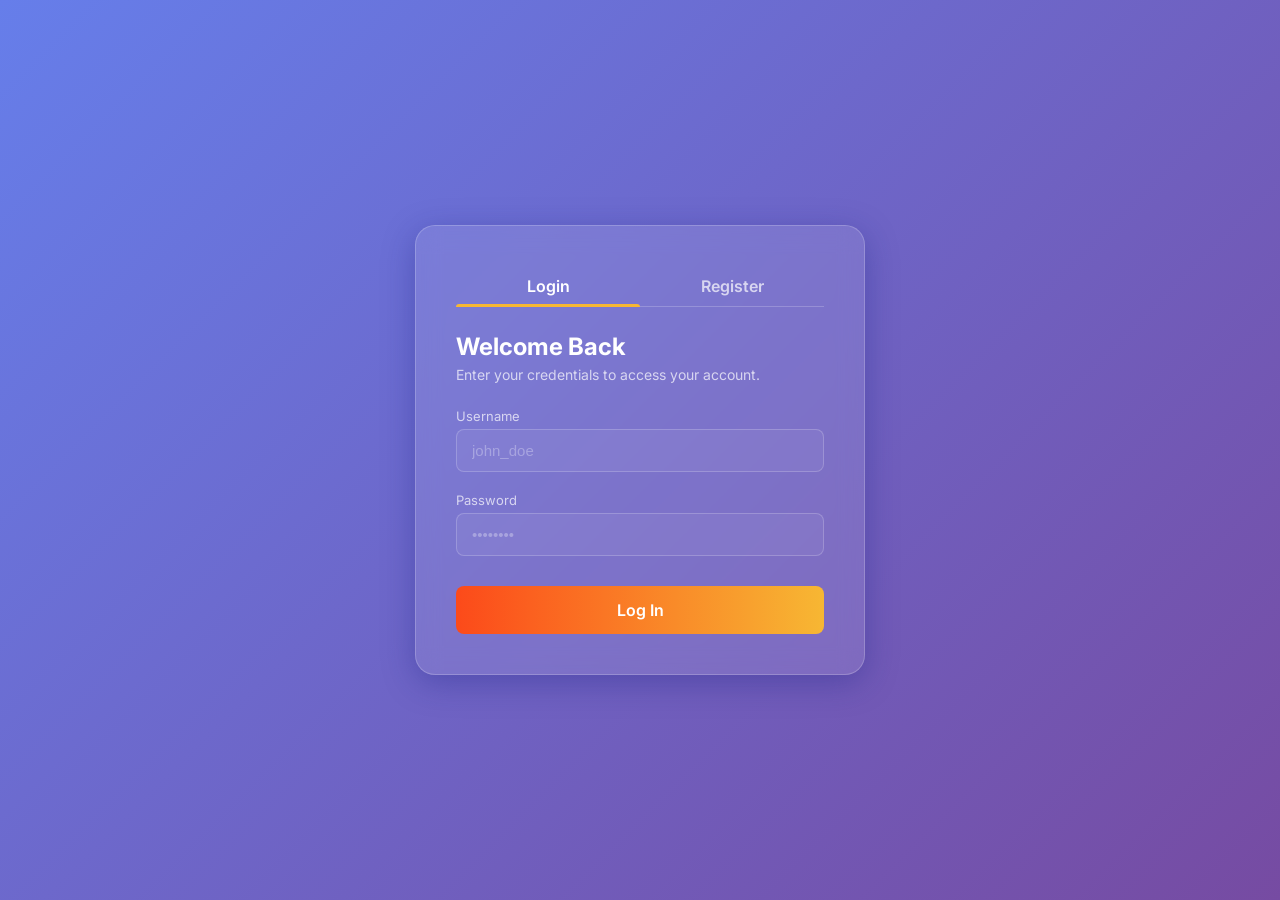
==== frontend/dashboard.html @ 12993557 "modifiled reading and CSV data storage" ====
<!DOCTYPE html>
<html lang="en">

<head>
    <meta charset="UTF-8">
    <meta name="viewport" content="width=device-width, initial-scale=1.0">
    <title>Expense Dashboard</title>
    <link href="https://fonts.googleapis.com/css2?family=Inter:wght@400;500;600;700&display=swap" rel="stylesheet">
    <link rel="stylesheet" href="style.css">
    <link rel="stylesheet" href="dashboard.css">
</head>

<body>
    <!-- Full Width Navbar -->
    <nav class="glass-nav">
        <div class="nav-content">
            <h2>Expense Automation</h2>
            <button id="logout-btn" class="secondary-btn" onclick="logout()">Log Out</button>
        </div>
    </nav>

    <!-- Main Dashboard Body -->
    <main class="dashboard-wrapper">
        <div class="glass-container dashboard-card">

            <!-- Summary Stats Header -->
            <div class="stats-header">
                <div>
                    <h3 class="greeting">Your Subscriptions</h3>
                    <p class="subtitle">Personalized recurring payment detection</p>
                </div>
                <div class="total-stat">
                    <span class="stat-label">Estimated Monthly Total</span>
                    <span class="stat-value" id="monthly-total">$0.00</span>
                </div>
            </div>

            <!-- Error/Loading Notifications -->
            <div id="subs-loading" class="notification info">Scanning your processed transactions...</div>
            <div id="subs-error" class="notification error hidden"></div>

            <!-- Detailed Data Table -->
            <div class="table-container">
                <table id="subs-table">
                    <thead>
                        <tr>
                            <th>Service Provider</th>
                            <th>Average Amount</th>
                            <th>Billing Frequency</th>
                            <th>Last Detected</th>
                            <th>Action</th>
                        </tr>
                    </thead>
                    <tbody id="subs-list">
                        <!-- Populated completely by JavaScript -->
                    </tbody>
                </table>
            </div>

            <div class="dashboard-footer">
                <a href="index.html" class="secondary-btn back-btn">&larr; Upload More Data</a>
            </div>

        </div>
    </main>

    <script src="dashboard.js"></script>
</body>

</html>
---- frontend/style.css ----
:root {
    --bg-gradient: linear-gradient(135deg, #667eea 0%, #764ba2 100%);
    --glass-bg: rgba(255, 255, 255, 0.1);
    --glass-border: rgba(255, 255, 255, 0.2);
    --glass-shadow: 0 8px 32px 0 rgba(31, 38, 135, 0.37);
    --text-primary: #ffffff;
    --text-secondary: rgba(255, 255, 255, 0.7);
    --accent-color: #f7b733;
    --btn-primary: linear-gradient(90deg, #fc4a1a 0%, #f7b733 100%);
    --error-color: #ff4b4b;
    --success-color: #00d2ff;
}

* {
    box-sizing: border-box;
    margin: 0;
    padding: 0;
}

body {
    font-family: 'Inter', sans-serif;
    background: var(--bg-gradient);
    min-height: 100vh;
    display: flex;
    justify-content: center;
    align-items: center;
    color: var(--text-primary);
}

/* Glassmorphism Containers */
.glass-container {
    background: var(--glass-bg);
    backdrop-filter: blur(12px);
    -webkit-backdrop-filter: blur(12px);
    border-radius: 20px;
    border: 1px solid var(--glass-border);
    box-shadow: var(--glass-shadow);
    padding: 40px;
    width: 100%;
    max-width: 450px;
    transition: all 0.3s ease-in-out;
}

#dashboard-container {
    max-width: 600px;
}

/* Typography */
h2 {
    font-size: 24px;
    font-weight: 700;
    margin-bottom: 5px;
}

.subtitle {
    font-size: 14px;
    color: var(--text-secondary);
    margin-bottom: 25px;
}

/* Tabs */
.tabs {
    display: flex;
    margin-bottom: 25px;
    border-bottom: 1px solid var(--glass-border);
}

.tab-btn {
    flex: 1;
    background: transparent;
    border: none;
    color: var(--text-secondary);
    padding: 10px 0;
    font-size: 16px;
    font-weight: 600;
    cursor: pointer;
    transition: 0.3s;
    position: relative;
}

.tab-btn.active {
    color: var(--text-primary);
}

.tab-btn.active::after {
    content: '';
    position: absolute;
    bottom: -1px;
    left: 0;
    width: 100%;
    height: 3px;
    background: var(--accent-color);
    border-radius: 3px 3px 0 0;
}

/* Forms */
.auth-form {
    display: flex;
    flex-direction: column;
}

.auth-form.hidden {
    display: none;
}

.hidden {
    display: none !important;
}

.input-group {
    display: flex;
    flex-direction: column;
    margin-bottom: 20px;
}

.input-group label {
    font-size: 13px;
    margin-bottom: 5px;
    color: var(--text-secondary);
}

.input-group input {
    background: rgba(255, 255, 255, 0.05);
    border: 1px solid rgba(255, 255, 255, 0.2);
    border-radius: 8px;
    padding: 12px 15px;
    color: white;
    font-size: 15px;
    outline: none;
    transition: border-color 0.3s;
}

.input-group input:focus {
    border-color: var(--accent-color);
}

.input-group input::placeholder {
    color: rgba(255, 255, 255, 0.3);
}

/* Buttons */
button {
    font-family: 'Inter', sans-serif;
}

.primary-btn {
    background: var(--btn-primary);
    border: none;
    border-radius: 8px;
    padding: 14px;
    color: white;
    font-size: 16px;
    font-weight: 600;
    cursor: pointer;
    transition: transform 0.2s, box-shadow 0.2s;
    margin-top: 10px;
}

.primary-btn:hover {
    transform: translateY(-2px);
    box-shadow: 0 8px 20px rgba(247, 183, 51, 0.4);
}

.primary-btn:active {
    transform: translateY(0);
}

.secondary-btn {
    background: transparent;
    border: 1px solid var(--text-secondary);
    border-radius: 8px;
    padding: 8px 16px;
    color: var(--text-primary);
    cursor: pointer;
    transition: 0.3s;
}

.secondary-btn:hover {
    background: rgba(255, 255, 255, 0.1);
}

/* Dashboard specific */
.dashboard-header {
    display: flex;
    justify-content: space-between;
    align-items: center;
    margin-bottom: 30px;
    border-bottom: 1px solid var(--glass-border);
    padding-bottom: 15px;
}

/* File Upload Area */
.file-drop-area {
    position: relative;
    display: flex;
    align-items: center;
    justify-content: center;
    max-width: 100%;
    padding: 40px;
    border: 2px dashed rgba(255, 255, 255, 0.4);
    border-radius: 10px;
    transition: 0.2s;
    text-align: center;
    margin: 20px 0;
    background: rgba(255, 255, 255, 0.02);
}

.file-drop-area:hover {
    background: rgba(255, 255, 255, 0.05);
    border-color: var(--text-primary);
}

.file-input {
    position: absolute;
    left: 0;
    top: 0;
    height: 100%;
    width: 100%;
    cursor: pointer;
    opacity: 0;
}

.file-msg {
    font-size: 15px;
    font-weight: 500;
}

.status-msg {
    margin-top: 15px;
    font-size: 14px;
    text-align: center;
}

.status-success {
    color: var(--success-color);
}

.status-error {
    color: var(--error-color);
}

/* Notification pop in */
.notification {
    padding: 12px;
    border-radius: 8px;
    margin-bottom: 20px;
    font-size: 14px;
    text-align: center;
}

.notification.error {
    background: rgba(255, 75, 75, 0.2);
    border: 1px solid var(--error-color);
}

.notification.success {
    background: rgba(0, 210, 255, 0.2);
    border: 1px solid var(--success-color);
}
---- frontend/dashboard.css ----
/* Extra styling specifically for the wider Dashboard page */

.glass-nav {
    width: 100%;
    position: fixed;
    top: 0;
    left: 0;
    padding: 15px 40px;
    background: rgba(255, 255, 255, 0.05);
    backdrop-filter: blur(10px);
    -webkit-backdrop-filter: blur(10px);
    border-bottom: 1px solid var(--glass-border);
    z-index: 1000;
}

.nav-content {
    max-width: 1200px;
    margin: 0 auto;
    display: flex;
    justify-content: space-between;
    align-items: center;
}

.dashboard-wrapper {
    width: 100%;
    max-width: 900px;
    margin-top: 100px;
    /* offset for navbar */
    padding: 20px;
}

.dashboard-card {
    max-width: 100% !important;
    /* override the 450px login limit */
    padding: 50px;
}

.stats-header {
    display: flex;
    justify-content: space-between;
    align-items: center;
    border-bottom: 1px solid var(--glass-border);
    padding-bottom: 25px;
    margin-bottom: 30px;
}

.total-stat {
    text-align: right;
    background: rgba(255, 255, 255, 0.05);
    padding: 15px 25px;
    border-radius: 12px;
    border: 1px solid var(--glass-border);
}

.stat-label {
    display: block;
    font-size: 12px;
    text-transform: uppercase;
    letter-spacing: 1px;
    color: var(--text-secondary);
    margin-bottom: 5px;
}

.stat-value {
    font-size: 32px;
    font-weight: 700;
    color: var(--success-color);
    text-shadow: 0 0 10px rgba(0, 210, 255, 0.3);
}

/* Dashboard Table styling */
.table-container {
    background: rgba(0, 0, 0, 0.15);
    border-radius: 12px;
    overflow: hidden;
    margin-bottom: 30px;
}

#subs-table {
    width: 100%;
    border-collapse: collapse;
}

#subs-table th,
#subs-table td {
    padding: 18px 25px;
    text-align: left;
    border-bottom: 1px solid rgba(255, 255, 255, 0.05);
}

#subs-table th {
    background: rgba(255, 255, 255, 0.03);
    color: var(--accent-color);
    font-size: 13px;
    text-transform: uppercase;
    letter-spacing: 1px;
    font-weight: 600;
}

#subs-table tr:hover {
    background: rgba(255, 255, 255, 0.03);
    transition: 0.2s;
}

#subs-table tr:last-child td {
    border-bottom: none;
}

.dashboard-footer {
    display: flex;
    justify-content: flex-start;
}

.back-btn {
    text-decoration: none;
    font-size: 14px;
}
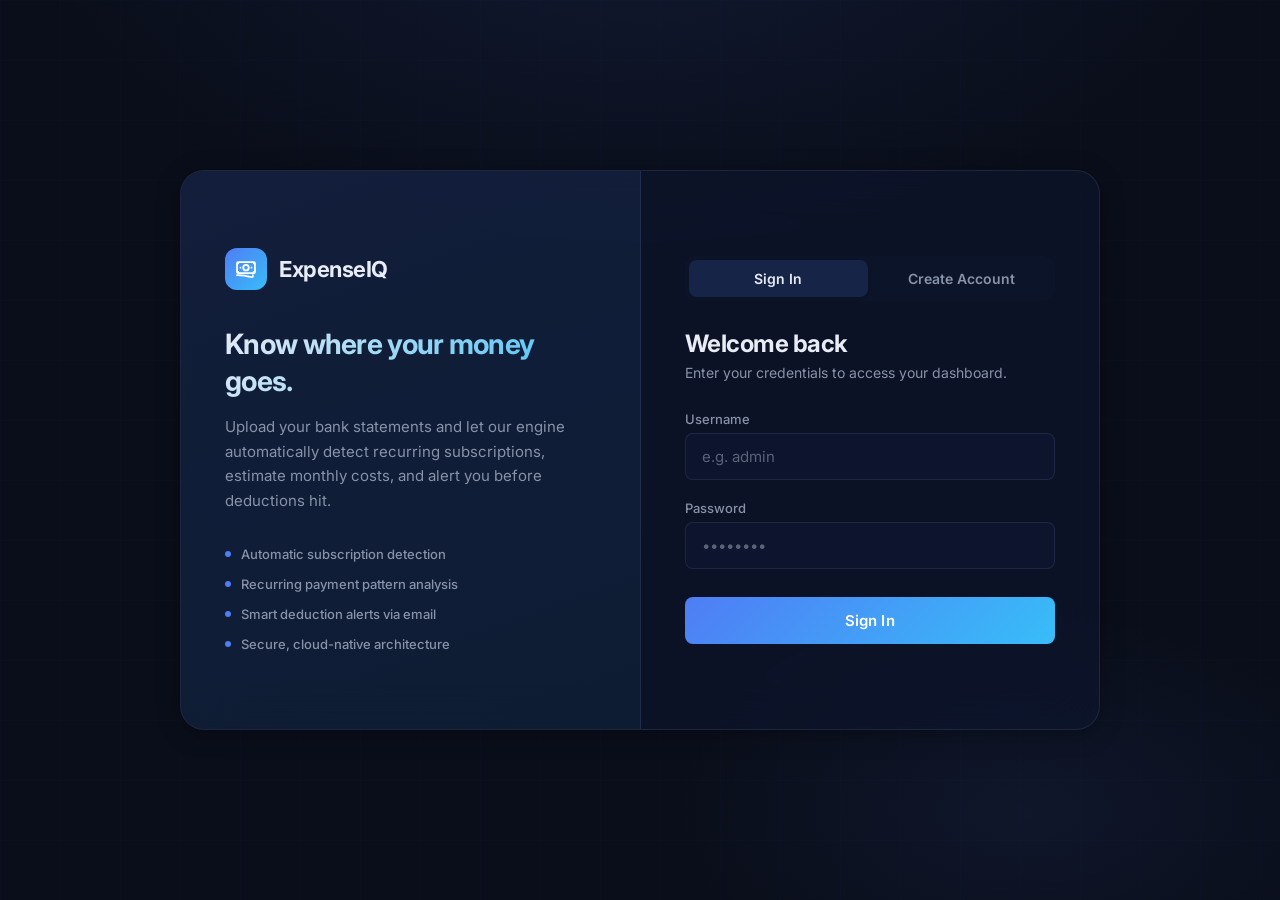
==== commit 0ccb3afa: "fixed ui" ====
--- a/frontend/dashboard.html
+++ b/frontend/dashboard.html
@@ -4,64 +4,174 @@
 <head>
     <meta charset="UTF-8">
     <meta name="viewport" content="width=device-width, initial-scale=1.0">
-    <title>Expense Dashboard</title>
-    <link href="https://fonts.googleapis.com/css2?family=Inter:wght@400;500;600;700&display=swap" rel="stylesheet">
-    <link rel="stylesheet" href="style.css">
+    <title>Dashboard — ExpenseIQ</title>
+    <meta name="description" content="View your detected recurring subscriptions and estimated monthly spending.">
+    <link href="https://fonts.googleapis.com/css2?family=Inter:wght@300;400;500;600;700;800&display=swap" rel="stylesheet">
     <link rel="stylesheet" href="dashboard.css">
 </head>
 
 <body>
-    <!-- Full Width Navbar -->
-    <nav class="glass-nav">
-        <div class="nav-content">
-            <h2>Expense Automation</h2>
-            <button id="logout-btn" class="secondary-btn" onclick="logout()">Log Out</button>
+
+    <!-- ═══════════════════════════════════════════════════
+         SIDEBAR NAVIGATION
+         Left-anchored vertical nav with brand + links
+    ═══════════════════════════════════════════════════ -->
+    <aside class="sidebar">
+        <!-- Brand Mark -->
+        <div class="sidebar-brand">
+            <div class="brand-mark">
+                <svg viewBox="0 0 24 24" fill="none" stroke="currentColor" stroke-width="1.8">
+                    <path stroke-linecap="round" stroke-linejoin="round"
+                        d="M2.25 18.75a60.07 60.07 0 0 1 15.797 2.101c.727.198 1.453-.342 1.453-1.096V18.75M3.75 4.5v.75A.75.75 0 0 1 3 6h-.75m0 0v-.375c0-.621.504-1.125 1.125-1.125H20.25M2.25 6v9m18-10.5v.75c0 .414.336.75.75.75h.75m-1.5-1.5h.375c.621 0 1.125.504 1.125 1.125v9.75c0 .621-.504 1.125-1.125 1.125h-.375m1.5-1.5H21a.75.75 0 0 0-.75.75v.75m0 0H3.75m0 0h-.375a1.125 1.125 0 0 1-1.125-1.125V15m1.5 1.5v-.75A.75.75 0 0 0 3 15h-.75M15 10.5a3 3 0 1 1-6 0 3 3 0 0 1 6 0Zm3 0h.008v.008H18V10.5Zm-12 0h.008v.008H6V10.5Z" />
+                </svg>
+            </div>
+            <span class="brand-text">ExpenseIQ</span>
         </div>
-    </nav>
 
-    <!-- Main Dashboard Body -->
-    <main class="dashboard-wrapper">
-        <div class="glass-container dashboard-card">
+        <!-- Navigation Links -->
+        <nav class="sidebar-nav">
+            <a href="#" class="nav-item active" id="nav-dashboard">
+                <svg viewBox="0 0 24 24" fill="none" stroke="currentColor" stroke-width="1.8">
+                    <path stroke-linecap="round" stroke-linejoin="round" d="M3.75 6A2.25 2.25 0 0 1 6 3.75h2.25A2.25 2.25 0 0 1 10.5 6v2.25a2.25 2.25 0 0 1-2.25 2.25H6a2.25 2.25 0 0 1-2.25-2.25V6ZM3.75 15.75A2.25 2.25 0 0 1 6 13.5h2.25a2.25 2.25 0 0 1 2.25 2.25V18a2.25 2.25 0 0 1-2.25 2.25H6A2.25 2.25 0 0 1 3.75 18v-2.25ZM13.5 6a2.25 2.25 0 0 1 2.25-2.25H18A2.25 2.25 0 0 1 20.25 6v2.25A2.25 2.25 0 0 1 18 10.5h-2.25a2.25 2.25 0 0 1-2.25-2.25V6ZM13.5 15.75a2.25 2.25 0 0 1 2.25-2.25H18a2.25 2.25 0 0 1 2.25 2.25V18A2.25 2.25 0 0 1 18 20.25h-2.25a2.25 2.25 0 0 1-2.25-2.25v-2.25Z"/>
+                </svg>
+                <span>Dashboard</span>
+            </a>
+            <a href="index.html" class="nav-item" id="nav-upload">
+                <svg viewBox="0 0 24 24" fill="none" stroke="currentColor" stroke-width="1.8">
+                    <path stroke-linecap="round" stroke-linejoin="round" d="M3 16.5v2.25A2.25 2.25 0 0 0 5.25 21h13.5A2.25 2.25 0 0 0 21 18.75V16.5m-13.5-9L12 3m0 0 4.5 4.5M12 3v13.5"/>
+                </svg>
+                <span>Upload CSV</span>
+            </a>
+            <a href="#" class="nav-item" id="nav-settings">
+                <svg viewBox="0 0 24 24" fill="none" stroke="currentColor" stroke-width="1.8">
+                    <path stroke-linecap="round" stroke-linejoin="round" d="M9.594 3.94c.09-.542.56-.94 1.11-.94h2.593c.55 0 1.02.398 1.11.94l.213 1.281c.063.374.313.686.645.87.074.04.147.083.22.127.325.196.72.257 1.075.124l1.217-.456a1.125 1.125 0 0 1 1.37.49l1.296 2.247a1.125 1.125 0 0 1-.26 1.431l-1.003.827c-.293.241-.438.613-.43.992a7.723 7.723 0 0 1 0 .255c-.008.378.137.75.43.991l1.004.827c.424.35.534.955.26 1.43l-1.298 2.247a1.125 1.125 0 0 1-1.369.491l-1.217-.456c-.355-.133-.75-.072-1.076.124a6.47 6.47 0 0 1-.22.128c-.331.183-.581.495-.644.869l-.213 1.281c-.09.543-.56.94-1.11.94h-2.594c-.55 0-1.019-.398-1.11-.94l-.213-1.281c-.062-.374-.312-.686-.644-.87a6.52 6.52 0 0 1-.22-.127c-.325-.196-.72-.257-1.076-.124l-1.217.456a1.125 1.125 0 0 1-1.369-.49l-1.297-2.247a1.125 1.125 0 0 1 .26-1.431l1.004-.827c.292-.24.437-.613.43-.991a6.932 6.932 0 0 1 0-.255c.007-.38-.138-.751-.43-.992l-1.004-.827a1.125 1.125 0 0 1-.26-1.43l1.297-2.247a1.125 1.125 0 0 1 1.37-.491l1.216.456c.356.133.751.072 1.076-.124.072-.044.146-.086.22-.128.332-.183.582-.495.644-.869l.214-1.28Z"/>
+                    <path stroke-linecap="round" stroke-linejoin="round" d="M15 12a3 3 0 1 1-6 0 3 3 0 0 1 6 0Z"/>
+                </svg>
+                <span>Settings</span>
+            </a>
+        </nav>
 
-            <!-- Summary Stats Header -->
-            <div class="stats-header">
-                <div>
-                    <h3 class="greeting">Your Subscriptions</h3>
-                    <p class="subtitle">Personalized recurring payment detection</p>
+        <!-- Sidebar Footer -->
+        <div class="sidebar-footer">
+            <button class="logout-btn" onclick="logout()" id="logout-btn">
+                <svg viewBox="0 0 24 24" fill="none" stroke="currentColor" stroke-width="1.8">
+                    <path stroke-linecap="round" stroke-linejoin="round" d="M15.75 9V5.25A2.25 2.25 0 0 0 13.5 3h-6a2.25 2.25 0 0 0-2.25 2.25v13.5A2.25 2.25 0 0 0 7.5 21h6a2.25 2.25 0 0 0 2.25-2.25V15m3 0 3-3m0 0-3-3m3 3H9"/>
+                </svg>
+                <span>Log Out</span>
+            </button>
+        </div>
+    </aside>
+
+
+    <!-- ═══════════════════════════════════════════════════
+         MAIN CONTENT AREA
+         Everything to the right of the sidebar
+    ═══════════════════════════════════════════════════ -->
+    <main class="main-content">
+
+        <!-- Page Header -->
+        <header class="page-header">
+            <div>
+                <h1 class="page-title">Subscription Dashboard</h1>
+                <p class="page-subtitle">Track and manage your recurring payments</p>
+            </div>
+            <div class="header-actions">
+                <span class="live-indicator">
+                    <span class="live-dot"></span>
+                    Connected
+                </span>
+            </div>
+        </header>
+
+        <!-- ── Stat Cards ────────────────────────────── -->
+        <section class="stats-grid">
+            <!-- Card 1: Monthly Spend -->
+            <div class="stat-card card-spend">
+                <div class="stat-icon">
+                    <svg viewBox="0 0 24 24" fill="none" stroke="currentColor" stroke-width="1.8">
+                        <path stroke-linecap="round" stroke-linejoin="round" d="M12 6v12m-3-2.818.879.659c1.171.879 3.07.879 4.242 0 1.172-.879 1.172-2.303 0-3.182C13.536 12.219 12.768 12 12 12c-.725 0-1.45-.22-2.003-.659-1.106-.879-1.106-2.303 0-3.182s2.9-.879 4.006 0l.415.33M21 12a9 9 0 1 1-18 0 9 9 0 0 1 18 0Z"/>
+                    </svg>
                 </div>
-                <div class="total-stat">
-                    <span class="stat-label">Estimated Monthly Total</span>
-                    <span class="stat-value" id="monthly-total">$0.00</span>
+                <div class="stat-info">
+                    <span class="stat-label">Monthly Spend</span>
+                    <span class="stat-value" id="monthly-total">₹0.00</span>
                 </div>
             </div>
 
-            <!-- Error/Loading Notifications -->
-            <div id="subs-loading" class="notification info">Scanning your processed transactions...</div>
-            <div id="subs-error" class="notification error hidden"></div>
+            <!-- Card 2: Active Subscriptions -->
+            <div class="stat-card card-active">
+                <div class="stat-icon">
+                    <svg viewBox="0 0 24 24" fill="none" stroke="currentColor" stroke-width="1.8">
+                        <path stroke-linecap="round" stroke-linejoin="round" d="M19.5 12c0-1.232-.046-2.453-.138-3.662a4.006 4.006 0 0 0-3.7-3.7 48.678 48.678 0 0 0-7.324 0 4.006 4.006 0 0 0-3.7 3.7c-.017.22-.032.441-.046.662M19.5 12l3-3m-3 3-3-3m-12 3c0 1.232.046 2.453.138 3.662a4.006 4.006 0 0 0 3.7 3.7 48.656 48.656 0 0 0 7.324 0 4.006 4.006 0 0 0 3.7-3.7c.017-.22.032-.441.046-.662M4.5 12l3 3m-3-3-3 3"/>
+                    </svg>
+                </div>
+                <div class="stat-info">
+                    <span class="stat-label">Active Subscriptions</span>
+                    <span class="stat-value" id="sub-count">0</span>
+                </div>
+            </div>
 
-            <!-- Detailed Data Table -->
-            <div class="table-container">
+            <!-- Card 3: Average Per Sub -->
+            <div class="stat-card card-avg">
+                <div class="stat-icon">
+                    <svg viewBox="0 0 24 24" fill="none" stroke="currentColor" stroke-width="1.8">
+                        <path stroke-linecap="round" stroke-linejoin="round" d="M3 13.125C3 12.504 3.504 12 4.125 12h2.25c.621 0 1.125.504 1.125 1.125v6.75C7.5 20.496 6.996 21 6.375 21h-2.25A1.125 1.125 0 0 1 3 19.875v-6.75ZM9.75 8.625c0-.621.504-1.125 1.125-1.125h2.25c.621 0 1.125.504 1.125 1.125v11.25c0 .621-.504 1.125-1.125 1.125h-2.25a1.125 1.125 0 0 1-1.125-1.125V8.625ZM16.5 4.125c0-.621.504-1.125 1.125-1.125h2.25C20.496 3 21 3.504 21 4.125v15.75c0 .621-.504 1.125-1.125 1.125h-2.25a1.125 1.125 0 0 1-1.125-1.125V4.125Z"/>
+                    </svg>
+                </div>
+                <div class="stat-info">
+                    <span class="stat-label">Avg. Per Subscription</span>
+                    <span class="stat-value" id="avg-amount">₹0.00</span>
+                </div>
+            </div>
+
+            <!-- Card 4: Yearly Projection -->
+            <div class="stat-card card-yearly">
+                <div class="stat-icon">
+                    <svg viewBox="0 0 24 24" fill="none" stroke="currentColor" stroke-width="1.8">
+                        <path stroke-linecap="round" stroke-linejoin="round" d="M6.75 3v2.25M17.25 3v2.25M3 18.75V7.5a2.25 2.25 0 0 1 2.25-2.25h13.5A2.25 2.25 0 0 1 21 7.5v11.25m-18 0A2.25 2.25 0 0 0 5.25 21h13.5A2.25 2.25 0 0 0 21 18.75m-18 0v-7.5A2.25 2.25 0 0 1 5.25 9h13.5A2.25 2.25 0 0 1 21 11.25v7.5"/>
+                    </svg>
+                </div>
+                <div class="stat-info">
+                    <span class="stat-label">Yearly Projection</span>
+                    <span class="stat-value" id="yearly-total">₹0.00</span>
+                </div>
+            </div>
+        </section>
+
+        <!-- ── Subscription Table ────────────────────── -->
+        <section class="table-panel">
+            <div class="panel-header">
+                <h2 class="panel-title">Detected Subscriptions</h2>
+                <p class="panel-desc">Recurring payments identified from your transaction history</p>
+            </div>
+
+            <!-- Loading / Error States -->
+            <div id="subs-loading" class="state-msg loading">
+                <div class="loader"></div>
+                <span>Analyzing your transactions...</span>
+            </div>
+            <div id="subs-error" class="state-msg error hidden"></div>
+
+            <!-- Data Table -->
+            <div class="table-scroll">
                 <table id="subs-table">
                     <thead>
                         <tr>
-                            <th>Service Provider</th>
-                            <th>Average Amount</th>
-                            <th>Billing Frequency</th>
-                            <th>Last Detected</th>
-                            <th>Action</th>
+                            <th>Service</th>
+                            <th>Amount</th>
+                            <th>Cycle</th>
+                            <th>Last Payment</th>
+                            <th>Confidence</th>
+                            <th></th>
                         </tr>
                     </thead>
                     <tbody id="subs-list">
-                        <!-- Populated completely by JavaScript -->
+                        <!-- Populated by dashboard.js -->
                     </tbody>
                 </table>
             </div>
+        </section>
 
-            <div class="dashboard-footer">
-                <a href="index.html" class="secondary-btn back-btn">&larr; Upload More Data</a>
-            </div>
-
-        </div>
     </main>
 
     <script src="dashboard.js"></script>
--- a/frontend/dashboard.css
+++ b/frontend/dashboard.css
@@ -1,79 +1,402 @@
-/* Extra styling specifically for the wider Dashboard page */
-
-.glass-nav {
-    width: 100%;
+/* ============================================================
+   DASHBOARD — Standalone Design System
+   Theme: 80% Black + 20% Electric Blue. Premium & Clean.
+   ============================================================ */
+
+@import url('https://fonts.googleapis.com/css2?family=Inter:wght@300;400;500;600;700;800&display=swap');
+
+/* ── Design Tokens ───────────────────────────────────── */
+:root {
+    /* Black Tones (80% of the palette) */
+    --black-pure:    #000000;
+    --black-deep:    #050507;
+    --black-base:    #09090b;
+    --black-raised:  #0f0f13;
+    --black-surface: #141419;
+    --black-card:    #18181f;
+    --black-hover:   #1e1e27;
+    --black-border:  #25252f;
+
+    /* Blue Accents (20% of the palette) */
+    --blue-primary:  #2563eb;
+    --blue-bright:   #3b82f6;
+    --blue-light:    #60a5fa;
+    --blue-muted:    #1d4ed8;
+    --blue-glow:     rgba(37, 99, 235, 0.15);
+    --blue-glow-strong: rgba(59, 130, 246, 0.25);
+
+    /* Text */
+    --text-white:    #f0f0f5;
+    --text-gray:     #9ca3af;
+    --text-dim:      #6b7280;
+    --text-faint:    #3f3f50;
+
+    /* Semantic */
+    --green:         #22c55e;
+    --red:           #ef4444;
+    --amber:         #f59e0b;
+
+    /* Layout */
+    --sidebar-w:     240px;
+    --radius:        10px;
+    --radius-lg:     14px;
+}
+
+/* ── Reset ───────────────────────────────────────────── */
+*, *::before, *::after {
+    box-sizing: border-box;
+    margin: 0;
+    padding: 0;
+}
+
+html {
+    font-size: 16px;
+    -webkit-font-smoothing: antialiased;
+    -moz-osx-font-smoothing: grayscale;
+}
+
+body {
+    font-family: 'Inter', -apple-system, BlinkMacSystemFont, sans-serif;
+    background: var(--black-deep);
+    color: var(--text-white);
+    display: flex;
+    min-height: 100vh;
+    overflow-x: hidden;
+}
+
+/* ════════════════════════════════════════════════════════
+   SIDEBAR
+   ════════════════════════════════════════════════════════ */
+.sidebar {
     position: fixed;
     top: 0;
     left: 0;
-    padding: 15px 40px;
-    background: rgba(255, 255, 255, 0.05);
-    backdrop-filter: blur(10px);
-    -webkit-backdrop-filter: blur(10px);
-    border-bottom: 1px solid var(--glass-border);
-    z-index: 1000;
-}
-
-.nav-content {
-    max-width: 1200px;
-    margin: 0 auto;
+    width: var(--sidebar-w);
+    height: 100vh;
+    background: var(--black-base);
+    border-right: 1px solid var(--black-border);
+    display: flex;
+    flex-direction: column;
+    padding: 28px 16px;
+    z-index: 50;
+}
+
+/* Brand */
+.sidebar-brand {
+    display: flex;
+    align-items: center;
+    gap: 11px;
+    padding: 0 8px;
+    margin-bottom: 36px;
+}
+
+.brand-mark {
+    width: 36px;
+    height: 36px;
+    background: var(--blue-primary);
+    border-radius: 9px;
+    display: flex;
+    align-items: center;
+    justify-content: center;
+    flex-shrink: 0;
+    box-shadow: 0 0 16px var(--blue-glow);
+}
+
+.brand-mark svg {
+    width: 19px;
+    height: 19px;
+    color: #fff;
+}
+
+.brand-text {
+    font-size: 1.15rem;
+    font-weight: 700;
+    letter-spacing: -0.03em;
+    color: var(--text-white);
+}
+
+/* Navigation Links */
+.sidebar-nav {
+    display: flex;
+    flex-direction: column;
+    gap: 4px;
+    flex: 1;
+}
+
+.nav-item {
+    display: flex;
+    align-items: center;
+    gap: 12px;
+    padding: 10px 12px;
+    border-radius: 8px;
+    font-size: 0.8125rem;
+    font-weight: 500;
+    color: var(--text-dim);
+    text-decoration: none;
+    transition: color 0.15s ease, background 0.15s ease;
+}
+
+.nav-item svg {
+    width: 18px;
+    height: 18px;
+    flex-shrink: 0;
+}
+
+.nav-item:hover {
+    color: var(--text-gray);
+    background: var(--black-hover);
+}
+
+.nav-item.active {
+    color: var(--blue-light);
+    background: var(--blue-glow);
+}
+
+/* Sidebar Footer */
+.sidebar-footer {
+    margin-top: auto;
+    padding-top: 16px;
+    border-top: 1px solid var(--black-border);
+}
+
+.logout-btn {
+    display: flex;
+    align-items: center;
+    gap: 12px;
+    width: 100%;
+    padding: 10px 12px;
+    background: transparent;
+    border: none;
+    border-radius: 8px;
+    font-family: 'Inter', sans-serif;
+    font-size: 0.8125rem;
+    font-weight: 500;
+    color: var(--text-dim);
+    cursor: pointer;
+    transition: color 0.15s ease, background 0.15s ease;
+}
+
+.logout-btn svg {
+    width: 18px;
+    height: 18px;
+}
+
+.logout-btn:hover {
+    color: var(--red);
+    background: rgba(239, 68, 68, 0.06);
+}
+
+/* ════════════════════════════════════════════════════════
+   MAIN CONTENT
+   ════════════════════════════════════════════════════════ */
+.main-content {
+    margin-left: var(--sidebar-w);
+    flex: 1;
+    padding: 36px 40px 48px;
+    min-height: 100vh;
+}
+
+/* ── Page Header ─────────────────────────────────────── */
+.page-header {
     display: flex;
     justify-content: space-between;
-    align-items: center;
-}
-
-.dashboard-wrapper {
-    width: 100%;
-    max-width: 900px;
-    margin-top: 100px;
-    /* offset for navbar */
-    padding: 20px;
-}
-
-.dashboard-card {
-    max-width: 100% !important;
-    /* override the 450px login limit */
-    padding: 50px;
-}
-
-.stats-header {
-    display: flex;
-    justify-content: space-between;
-    align-items: center;
-    border-bottom: 1px solid var(--glass-border);
-    padding-bottom: 25px;
-    margin-bottom: 30px;
-}
-
-.total-stat {
-    text-align: right;
-    background: rgba(255, 255, 255, 0.05);
-    padding: 15px 25px;
-    border-radius: 12px;
-    border: 1px solid var(--glass-border);
+    align-items: flex-start;
+    margin-bottom: 32px;
+}
+
+.page-title {
+    font-size: 1.625rem;
+    font-weight: 700;
+    letter-spacing: -0.03em;
+    color: var(--text-white);
+}
+
+.page-subtitle {
+    font-size: 0.8125rem;
+    color: var(--text-dim);
+    margin-top: 4px;
+}
+
+.header-actions {
+    display: flex;
+    align-items: center;
+    gap: 12px;
+}
+
+.live-indicator {
+    display: flex;
+    align-items: center;
+    gap: 7px;
+    padding: 6px 14px;
+    background: rgba(34, 197, 94, 0.06);
+    border: 1px solid rgba(34, 197, 94, 0.15);
+    border-radius: 100px;
+    font-size: 0.75rem;
+    font-weight: 500;
+    color: var(--green);
+}
+
+.live-dot {
+    width: 7px;
+    height: 7px;
+    border-radius: 50%;
+    background: var(--green);
+    animation: pulse-dot 2s ease-in-out infinite;
+}
+
+@keyframes pulse-dot {
+    0%, 100% { opacity: 1; }
+    50% { opacity: 0.4; }
+}
+
+/* ── Stat Cards Grid ─────────────────────────────────── */
+.stats-grid {
+    display: grid;
+    grid-template-columns: repeat(4, 1fr);
+    gap: 16px;
+    margin-bottom: 28px;
+}
+
+.stat-card {
+    background: var(--black-card);
+    border: 1px solid var(--black-border);
+    border-radius: var(--radius-lg);
+    padding: 22px 24px;
+    display: flex;
+    align-items: center;
+    gap: 16px;
+    transition: border-color 0.2s ease;
+}
+
+.stat-card:hover {
+    border-color: rgba(37, 99, 235, 0.2);
+}
+
+.stat-icon {
+    width: 44px;
+    height: 44px;
+    border-radius: var(--radius);
+    display: flex;
+    align-items: center;
+    justify-content: center;
+    flex-shrink: 0;
+}
+
+.stat-icon svg {
+    width: 22px;
+    height: 22px;
+}
+
+/* Individual card icon colors */
+.card-spend .stat-icon {
+    background: var(--blue-glow);
+    color: var(--blue-bright);
+}
+
+.card-active .stat-icon {
+    background: rgba(34, 197, 94, 0.08);
+    color: var(--green);
+}
+
+.card-avg .stat-icon {
+    background: rgba(245, 158, 11, 0.08);
+    color: var(--amber);
+}
+
+.card-yearly .stat-icon {
+    background: rgba(96, 165, 250, 0.08);
+    color: var(--blue-light);
+}
+
+.stat-info {
+    display: flex;
+    flex-direction: column;
+    gap: 2px;
 }
 
 .stat-label {
-    display: block;
-    font-size: 12px;
+    font-size: 0.6875rem;
+    font-weight: 500;
     text-transform: uppercase;
-    letter-spacing: 1px;
-    color: var(--text-secondary);
-    margin-bottom: 5px;
+    letter-spacing: 0.06em;
+    color: var(--text-dim);
 }
 
 .stat-value {
-    font-size: 32px;
+    font-size: 1.375rem;
     font-weight: 700;
-    color: var(--success-color);
-    text-shadow: 0 0 10px rgba(0, 210, 255, 0.3);
-}
-
-/* Dashboard Table styling */
-.table-container {
-    background: rgba(0, 0, 0, 0.15);
-    border-radius: 12px;
+    letter-spacing: -0.02em;
+    color: var(--text-white);
+    font-variant-numeric: tabular-nums;
+}
+
+/* ── Table Panel ─────────────────────────────────────── */
+.table-panel {
+    background: var(--black-card);
+    border: 1px solid var(--black-border);
+    border-radius: var(--radius-lg);
     overflow: hidden;
-    margin-bottom: 30px;
+}
+
+.panel-header {
+    padding: 24px 28px 18px;
+    border-bottom: 1px solid var(--black-border);
+}
+
+.panel-title {
+    font-size: 1rem;
+    font-weight: 700;
+    letter-spacing: -0.01em;
+    color: var(--text-white);
+    margin-bottom: 2px;
+}
+
+.panel-desc {
+    font-size: 0.75rem;
+    color: var(--text-dim);
+}
+
+/* State Messages (Loading / Error) */
+.state-msg {
+    display: flex;
+    align-items: center;
+    justify-content: center;
+    gap: 10px;
+    padding: 18px 28px;
+    font-size: 0.8125rem;
+    font-weight: 500;
+}
+
+.state-msg.loading {
+    color: var(--blue-light);
+}
+
+.state-msg.error {
+    color: var(--red);
+    background: rgba(239, 68, 68, 0.04);
+}
+
+.hidden {
+    display: none !important;
+}
+
+/* Simple Loader Spinner */
+.loader {
+    width: 16px;
+    height: 16px;
+    border: 2px solid var(--black-border);
+    border-top-color: var(--blue-bright);
+    border-radius: 50%;
+    animation: spin 0.7s linear infinite;
+}
+
+@keyframes spin {
+    to { transform: rotate(360deg); }
+}
+
+/* ── Data Table ──────────────────────────────────────── */
+.table-scroll {
+    overflow-x: auto;
 }
 
 #subs-table {
@@ -81,37 +404,168 @@
     border-collapse: collapse;
 }
 
-#subs-table th,
-#subs-table td {
-    padding: 18px 25px;
+#subs-table thead th {
+    padding: 13px 28px;
+    font-size: 0.6875rem;
+    font-weight: 600;
+    text-transform: uppercase;
+    letter-spacing: 0.08em;
+    color: var(--text-dim);
     text-align: left;
-    border-bottom: 1px solid rgba(255, 255, 255, 0.05);
-}
-
-#subs-table th {
-    background: rgba(255, 255, 255, 0.03);
-    color: var(--accent-color);
-    font-size: 13px;
-    text-transform: uppercase;
-    letter-spacing: 1px;
+    background: var(--black-raised);
+    border-bottom: 1px solid var(--black-border);
+    white-space: nowrap;
+    user-select: none;
+}
+
+#subs-table tbody td {
+    padding: 15px 28px;
+    font-size: 0.8125rem;
+    color: var(--text-gray);
+    border-bottom: 1px solid rgba(37, 37, 47, 0.5);
+    white-space: nowrap;
+}
+
+#subs-table tbody tr {
+    transition: background 0.1s ease;
+}
+
+#subs-table tbody tr:hover {
+    background: var(--black-hover);
+}
+
+#subs-table tbody tr:last-child td {
+    border-bottom: none;
+}
+
+/* Merchant Name */
+.merchant-name {
     font-weight: 600;
-}
-
-#subs-table tr:hover {
-    background: rgba(255, 255, 255, 0.03);
-    transition: 0.2s;
-}
-
-#subs-table tr:last-child td {
-    border-bottom: none;
-}
-
-.dashboard-footer {
-    display: flex;
-    justify-content: flex-start;
-}
-
-.back-btn {
+    color: var(--text-white);
+}
+
+/* Amount */
+.amount-cell {
+    font-weight: 600;
+    font-variant-numeric: tabular-nums;
+    color: var(--blue-light);
+}
+
+/* Cycle Badge */
+.cycle-badge {
+    display: inline-block;
+    padding: 3px 10px;
+    font-size: 0.6875rem;
+    font-weight: 600;
+    letter-spacing: 0.02em;
+    color: var(--blue-bright);
+    background: var(--blue-glow);
+    border: 1px solid rgba(37, 99, 235, 0.12);
+    border-radius: 100px;
+}
+
+/* Confidence Dots */
+.confidence-bar {
+    display: flex;
+    align-items: center;
+    gap: 8px;
+}
+
+.confidence-dots {
+    display: flex;
+    gap: 4px;
+}
+
+.confidence-dots span {
+    width: 6px;
+    height: 6px;
+    border-radius: 50%;
+    background: var(--black-border);
+}
+
+.confidence-dots span.filled {
+    background: var(--green);
+    box-shadow: 0 0 5px rgba(34, 197, 94, 0.3);
+}
+
+.confidence-dots span.filled.medium {
+    background: var(--amber);
+    box-shadow: 0 0 5px rgba(245, 158, 11, 0.3);
+}
+
+/* Remove Button */
+.remove-btn {
+    padding: 4px 12px;
+    font-size: 0.6875rem;
+    font-weight: 500;
+    font-family: 'Inter', sans-serif;
+    color: var(--text-faint);
+    background: transparent;
+    border: 1px solid var(--black-border);
+    border-radius: 6px;
+    cursor: pointer;
+    transition: color 0.15s ease, border-color 0.15s ease;
+}
+
+.remove-btn:hover {
+    color: var(--red);
+    border-color: rgba(239, 68, 68, 0.3);
+}
+
+/* ── Empty State ─────────────────────────────────────── */
+.empty-state {
+    text-align: center;
+    padding: 56px 32px;
+    color: var(--text-dim);
+}
+
+.empty-state-icon {
+    width: 48px;
+    height: 48px;
+    margin: 0 auto 14px;
+    opacity: 0.3;
+}
+
+.empty-state p {
+    font-size: 0.875rem;
+    line-height: 1.6;
+    max-width: 340px;
+    margin: 0 auto;
+}
+
+.empty-state a {
+    color: var(--blue-bright);
     text-decoration: none;
-    font-size: 14px;
+}
+
+.empty-state a:hover {
+    text-decoration: underline;
+}
+
+/* ════════════════════════════════════════════════════════
+   RESPONSIVE BREAKPOINTS
+   ════════════════════════════════════════════════════════ */
+@media (max-width: 1024px) {
+    .stats-grid {
+        grid-template-columns: repeat(2, 1fr);
+    }
+}
+
+@media (max-width: 768px) {
+    .sidebar {
+        display: none;
+    }
+
+    .main-content {
+        margin-left: 0;
+        padding: 24px 16px 32px;
+    }
+
+    .stats-grid {
+        grid-template-columns: 1fr;
+    }
+
+    .page-title {
+        font-size: 1.25rem;
+    }
 }
